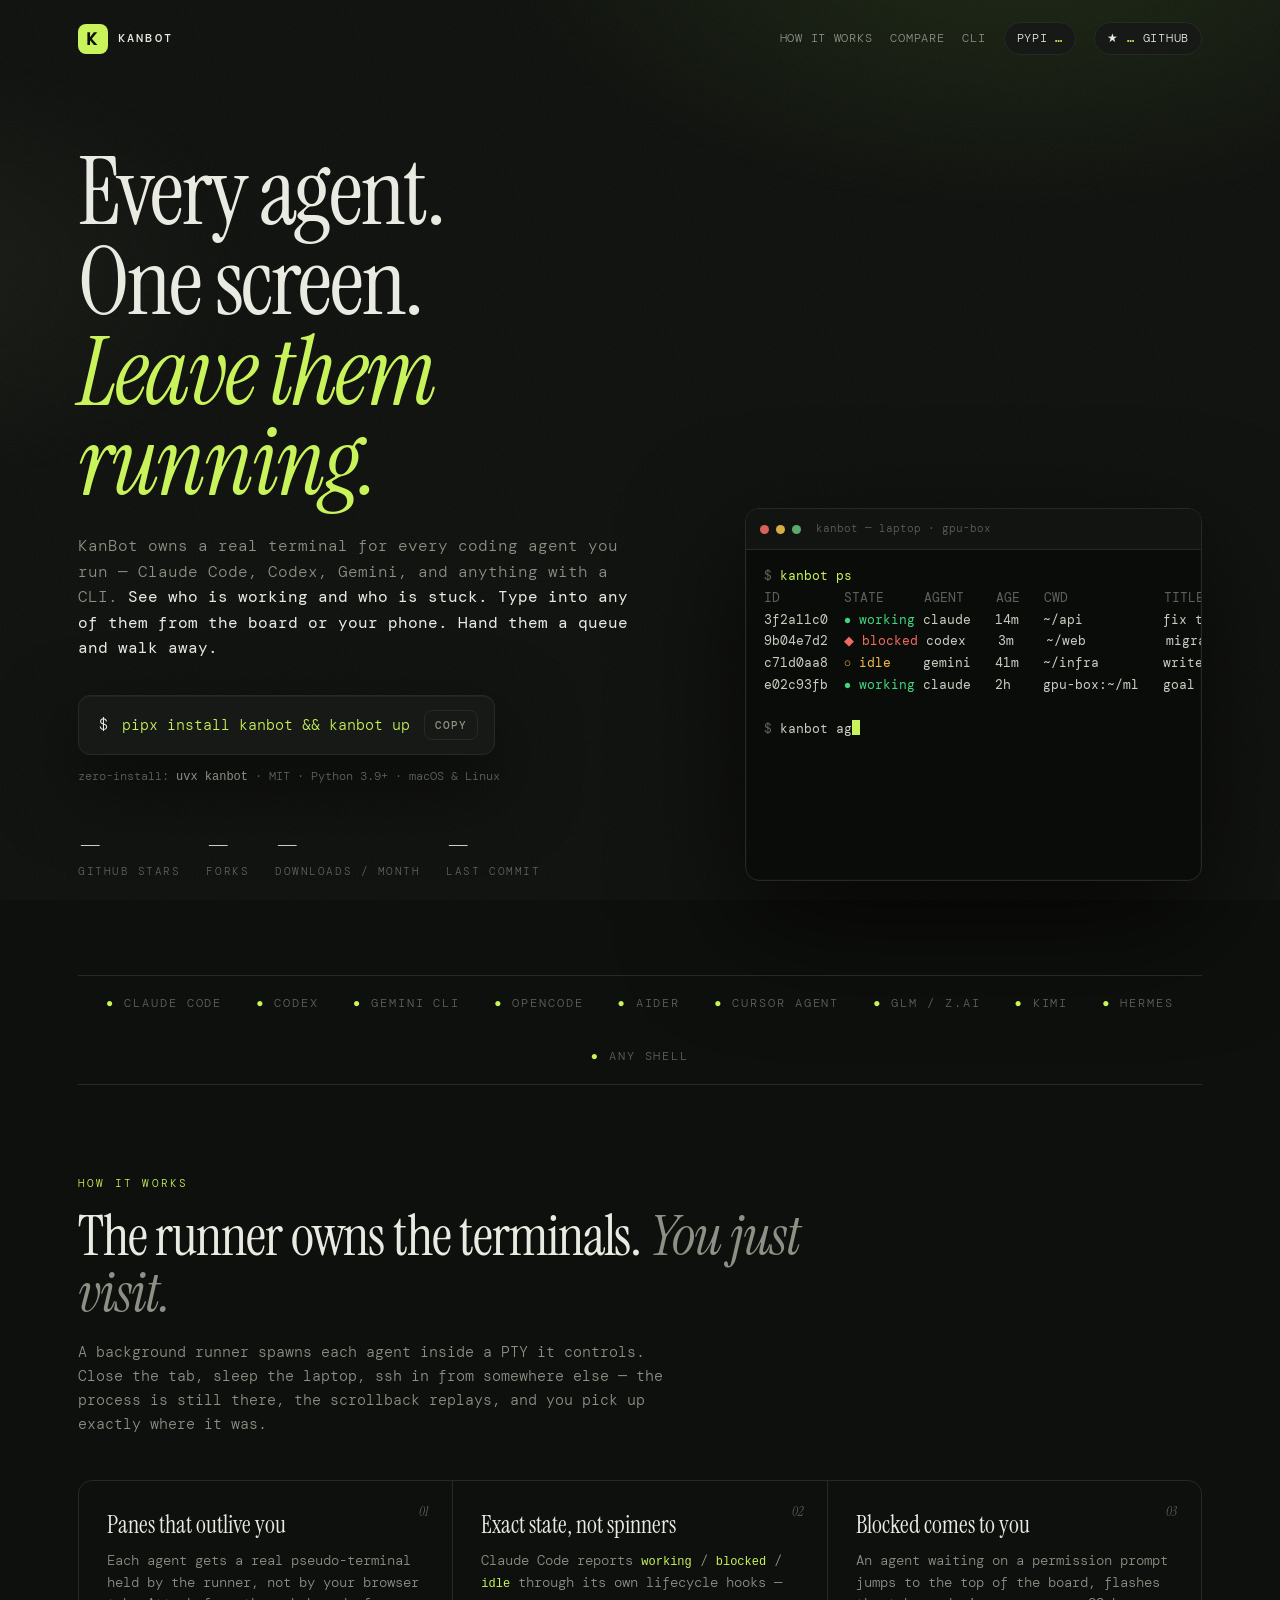
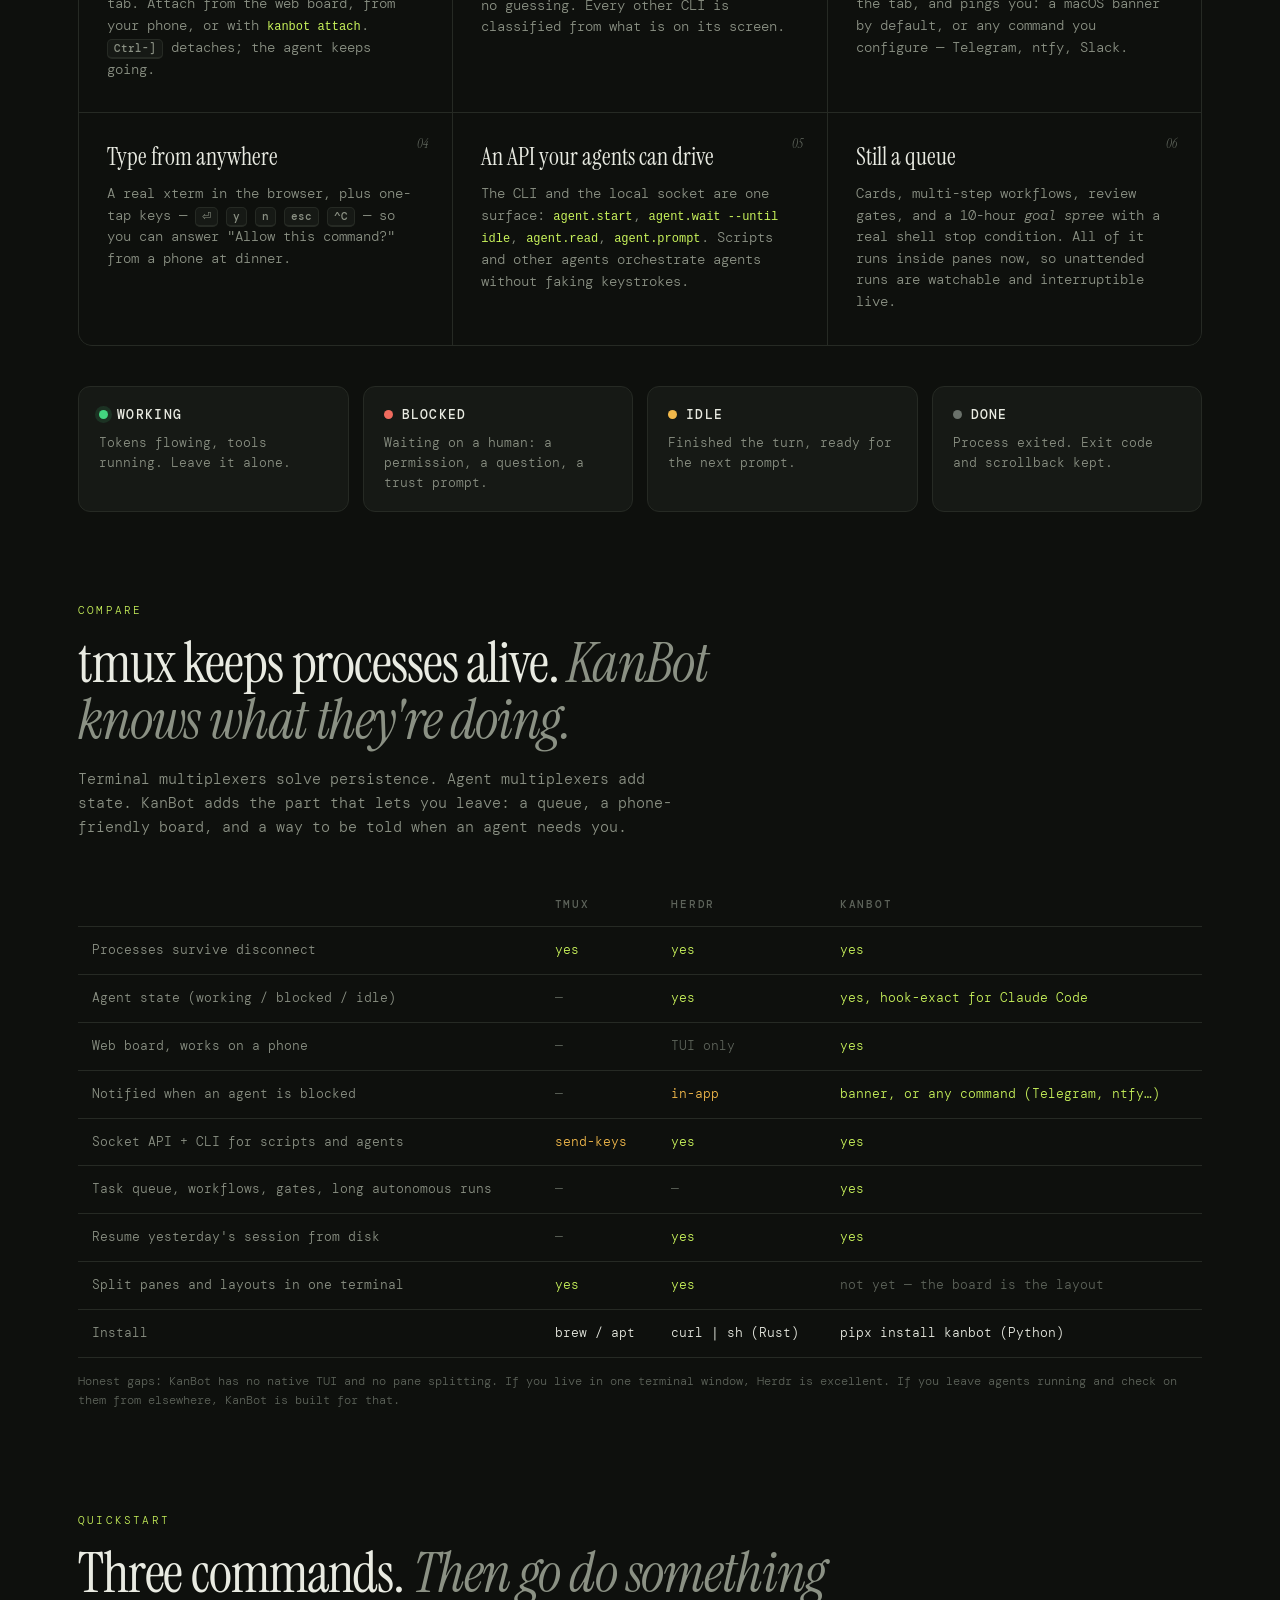
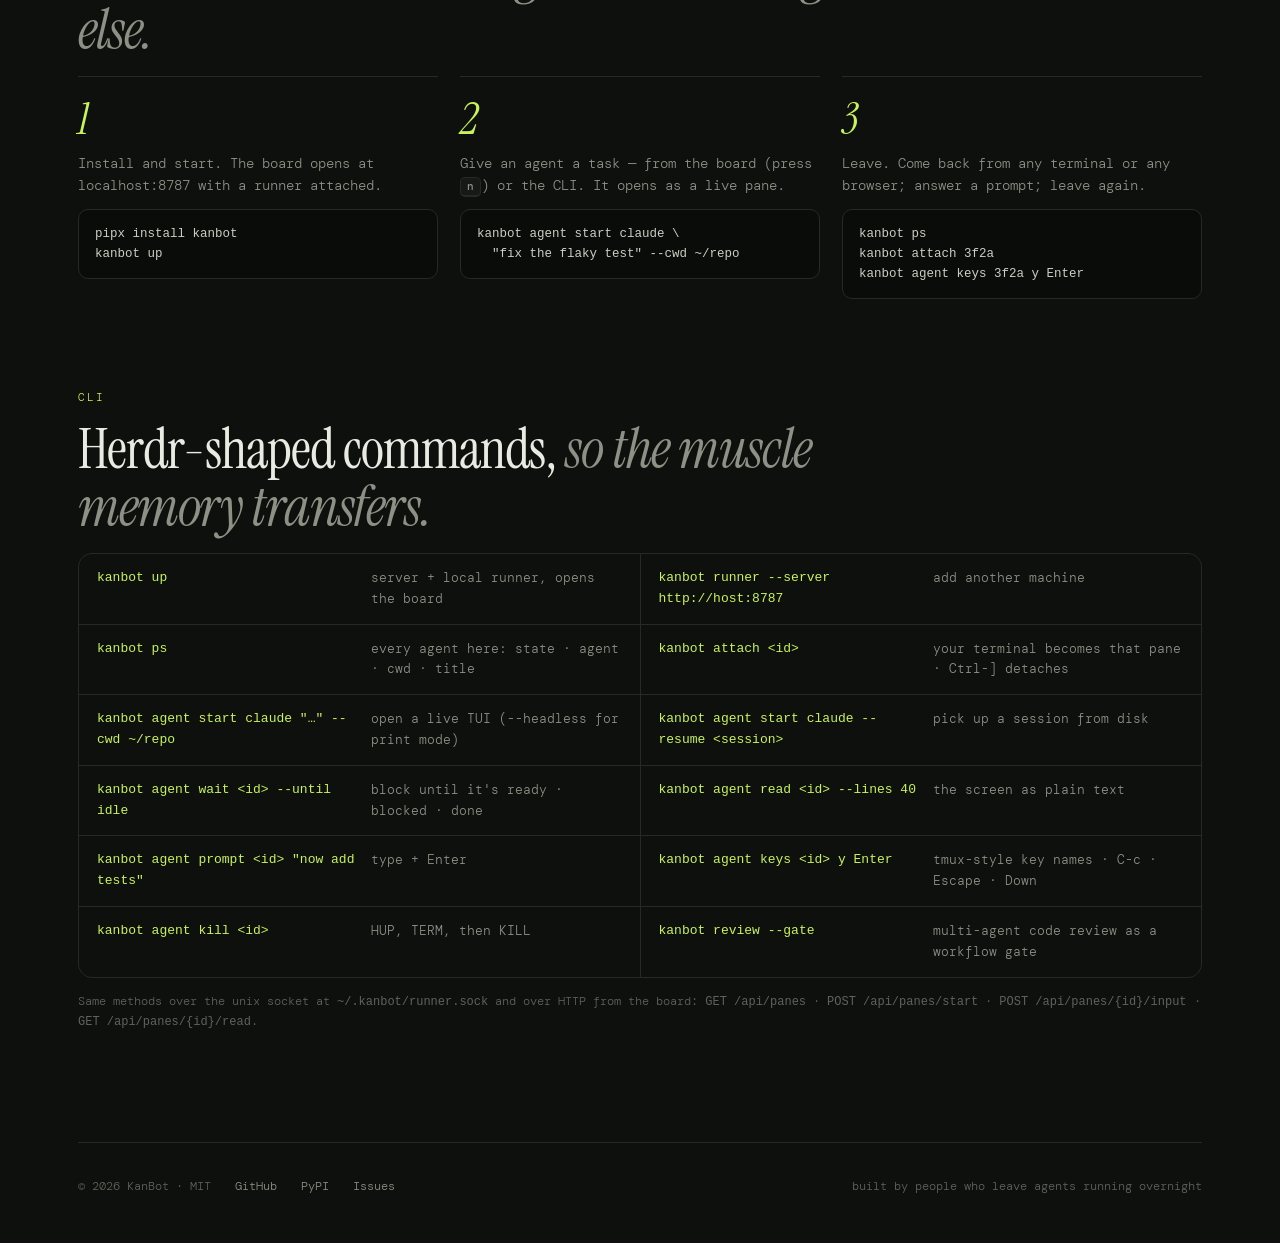
==== site/index.html @ 52c8b676 "Landing page: site/ with live GitHub + PyPI stats, deployed to kanbot-gamma.vercel.app Vercel now se" ====
<!doctype html>
<html lang="en">
<head>
<meta charset="utf-8">
<meta name="viewport" content="width=device-width,initial-scale=1">
<title>KanBot — every coding agent, one screen</title>
<meta name="description" content="KanBot owns a real terminal for every coding agent you run — Claude Code, Codex, Gemini and friends — with exact working/blocked/idle state, a web board you can type into from anywhere, and a task queue that drives them. Open source, pipx install kanbot.">
<meta property="og:title" content="KanBot — every coding agent, one screen">
<meta property="og:description" content="Live terminals for all your coding agents. Know who's blocked. Answer from your phone. Leave them running.">
<meta property="og:type" content="website">
<meta property="og:url" content="https://kanbot-gamma.vercel.app">
<link rel="icon" href="data:image/svg+xml,<svg xmlns='http://www.w3.org/2000/svg' viewBox='0 0 100 100'><rect width='100' height='100' rx='22' fill='%23171815'/><text x='50' y='72' font-size='60' font-family='monospace' font-weight='800' text-anchor='middle' fill='%23c9f35b'>K</text></svg>">
<link rel="preconnect" href="https://fonts.googleapis.com"><link rel="preconnect" href="https://fonts.gstatic.com" crossorigin>
<link href="https://fonts.googleapis.com/css2?family=Instrument+Serif:ital@0;1&family=DM+Mono:ital,wght@0,300;0,400;0,500;1,300&display=swap" rel="stylesheet">
<style>
:root{--ink:#0e100d;--ink2:#161915;--line:#262a24;--paper:#e9ebe2;--muted:#8b9184;--dim:#5d635a;--lime:#c9f35b;--green:#43d47f;--amber:#f2b94b;--red:#ef6b5e;--serif:'Instrument Serif',Georgia,serif;--mono:'DM Mono',Menlo,monospace}
*{box-sizing:border-box}html{scroll-behavior:smooth}
body{margin:0;background:var(--ink);color:var(--paper);font:300 15px/1.6 var(--mono);-webkit-font-smoothing:antialiased;overflow-x:hidden}
body:before{content:"";position:fixed;inset:0;pointer-events:none;z-index:0;background:radial-gradient(900px 500px at 80% -10%,#1e2a14 0,transparent 60%),radial-gradient(700px 400px at -10% 30%,#1a1d17 0,transparent 55%)}
body:after{content:"";position:fixed;inset:0;pointer-events:none;z-index:0;opacity:.055;background-image:url("data:image/svg+xml,%3Csvg xmlns='http://www.w3.org/2000/svg' width='160' height='160'%3E%3Cfilter id='n'%3E%3CfeTurbulence type='fractalNoise' baseFrequency='.9' numOctaves='2' stitchTiles='stitch'/%3E%3C/filter%3E%3Crect width='100%25' height='100%25' filter='url(%23n)'/%3E%3C/svg%3E")}
a{color:inherit}
.wrap{position:relative;z-index:1;max-width:1180px;margin:0 auto;padding:0 28px}
kbd{font:500 .85em var(--mono);border:1px solid var(--line);border-bottom-width:2px;border-radius:5px;padding:1px 6px;background:var(--ink2)}
/* nav */
nav{display:flex;align-items:center;gap:22px;padding:22px 0;font-size:12px;letter-spacing:.06em;text-transform:uppercase}
.brand{display:flex;align-items:center;gap:10px;text-decoration:none;font-weight:500;letter-spacing:.18em}
.logo{display:grid;place-items:center;width:30px;height:30px;border-radius:8px;background:var(--lime);color:var(--ink);font:700 18px var(--mono)}
nav .links{margin-left:auto;display:flex;gap:18px;align-items:center}
nav .links a{color:var(--muted);text-decoration:none}nav .links a:hover{color:var(--paper)}
.pill{display:inline-flex;align-items:center;gap:8px;border:1px solid var(--line);border-radius:999px;padding:6px 12px;color:var(--paper)!important;background:var(--ink2)}
.pill b{color:var(--lime);font-weight:500}
/* hero */
.hero{padding:70px 0 40px;display:grid;grid-template-columns:1.15fr .85fr;gap:48px;align-items:end}.hero>div{min-width:0}
h1{font:400 clamp(52px,7.4vw,104px)/.95 var(--serif);letter-spacing:-.025em;margin:0 0 26px}
h1 em{font-style:italic;color:var(--lime)}
.lede{max-width:560px;color:var(--muted);font-size:16px;margin:0 0 34px}
.lede b{color:var(--paper);font-weight:400}
.install{display:inline-flex;max-width:100%;flex-wrap:wrap;align-items:center;gap:14px;border:1px solid var(--line);background:var(--ink2);border-radius:12px;padding:14px 16px 14px 20px;font-size:15px;box-shadow:0 30px 80px #0008,inset 0 1px 0 #ffffff0a}
.install .p{color:var(--lime)}
.install button{border:1px solid var(--line);background:transparent;color:var(--muted);border-radius:8px;padding:7px 10px;font:500 11px var(--mono);cursor:pointer;letter-spacing:.08em;text-transform:uppercase}
.install button:hover{color:var(--paper);border-color:#3a4036}
.alt{margin:12px 0 0;color:var(--dim);font-size:12px}.alt code{color:var(--muted)}
.stats{display:flex;gap:26px;margin-top:40px;flex-wrap:wrap}
.stat{display:flex;flex-direction:column;gap:2px;text-decoration:none}
.stat b{font:400 34px/1 var(--serif);letter-spacing:-.02em}
.stat span{font-size:11px;letter-spacing:.14em;text-transform:uppercase;color:var(--dim)}
/* fake console */
.console{border:1px solid var(--line);border-radius:14px;background:#0a0c09;box-shadow:0 40px 120px #000a,0 0 0 1px #ffffff05 inset;overflow:hidden;transform:rotate(-1.2deg) translateY(10px);animation:float 9s ease-in-out infinite}
@keyframes float{50%{transform:rotate(-1.2deg) translateY(-2px)}}
.console .bar{display:flex;align-items:center;gap:7px;padding:11px 14px;border-bottom:1px solid var(--line);background:#111410;font-size:11px;color:var(--dim)}
.console .bar i{width:9px;height:9px;border-radius:50%;background:#3a3f36}.console .bar i:nth-child(1){background:#da6258}.console .bar i:nth-child(2){background:#d8ad45}.console .bar i:nth-child(3){background:#5ca96d}
.console .bar span{margin-left:8px}
.console pre{margin:0;padding:16px 18px;font:400 12.5px/1.75 var(--mono);color:#c9cec2;white-space:pre;overflow:hidden;min-height:330px;max-width:100%}
.console .w{color:var(--green)}.console .b{color:var(--red)}.console .i{color:var(--amber)}.console .d{color:var(--dim)}.console .l{color:var(--lime)}.console .c{color:var(--muted)}
.cur{display:inline-block;width:8px;height:15px;background:var(--lime);vertical-align:-2px;animation:blink 1s steps(1) infinite}
@keyframes blink{50%{opacity:0}}
/* marquee of agents */
.agents{margin:54px 0 0;padding:18px 0;border-top:1px solid var(--line);border-bottom:1px solid var(--line);display:flex;gap:34px;flex-wrap:wrap;justify-content:center;color:var(--dim);font-size:12px;letter-spacing:.16em;text-transform:uppercase}
.agents span:before{content:"● ";color:var(--lime)}
/* sections */
section{padding:90px 0 0}
.eyebrow{font-size:11px;letter-spacing:.2em;text-transform:uppercase;color:var(--lime);margin:0 0 14px}
h2{font:400 clamp(34px,4.4vw,58px)/1.02 var(--serif);letter-spacing:-.02em;margin:0 0 18px;max-width:760px}
h2 em{font-style:italic;color:var(--muted)}
.sub{color:var(--muted);max-width:620px;margin:0 0 44px}
.grid{display:grid;grid-template-columns:repeat(3,1fr);gap:1px;background:var(--line);border:1px solid var(--line);border-radius:14px;overflow:hidden}
.cell{background:var(--ink);padding:30px 28px 32px;position:relative;transition:background .25s}
.cell:hover{background:var(--ink2)}
.cell .n{position:absolute;top:22px;right:24px;font:400 13px var(--serif);font-style:italic;color:var(--dim)}
.cell h3{font:400 24px/1.15 var(--serif);margin:0 0 12px}
.cell p{margin:0;color:var(--muted);font-size:13.5px}
.cell code{color:var(--lime);font-size:12px}
/* state strip */
.states{display:grid;grid-template-columns:repeat(4,1fr);gap:14px;margin-top:40px}
.state{border:1px solid var(--line);border-radius:12px;padding:18px 20px;background:var(--ink2)}
.state b{display:flex;align-items:center;gap:9px;font-weight:500;font-size:13px;letter-spacing:.1em;text-transform:uppercase}
.state b i{width:9px;height:9px;border-radius:50%}
.state p{margin:8px 0 0;color:var(--muted);font-size:12.5px}
.s-working i{background:var(--green);box-shadow:0 0 0 4px #43d47f22}.s-blocked i{background:var(--red);animation:blink 1.2s infinite}.s-idle i{background:var(--amber)}.s-done i{background:#6a716a}
/* compare */
table{width:100%;border-collapse:collapse;font-size:13px;margin-top:6px}
th,td{text-align:left;padding:13px 14px;border-bottom:1px solid var(--line);vertical-align:top}
th{font-weight:500;color:var(--dim);font-size:11px;letter-spacing:.16em;text-transform:uppercase}
td:first-child{color:var(--muted)}
td.y{color:var(--lime)}td.n{color:var(--dim)}td.p{color:var(--amber)}
.note{color:var(--dim);font-size:12px;margin-top:14px}
/* steps */
.steps{display:grid;grid-template-columns:repeat(3,1fr);gap:22px}
.step{border-top:1px solid var(--line);padding-top:20px}
.step .k{font:400 44px/1 var(--serif);font-style:italic;color:var(--lime);margin-bottom:12px}
.step pre{margin:12px 0 0;background:#0a0c09;border:1px solid var(--line);border-radius:10px;padding:14px 16px;font-size:12.5px;color:#c9cec2;overflow:auto}
.step p{color:var(--muted);font-size:13.5px;margin:0}
/* cli */
.cli{display:grid;grid-template-columns:1fr 1fr;gap:1px;background:var(--line);border:1px solid var(--line);border-radius:14px;overflow:hidden;font-size:13px}
.cli div{background:var(--ink);padding:14px 18px;display:grid;grid-template-columns:260px 1fr;gap:14px}
.cli code{color:var(--lime)}.cli span{color:var(--muted)}
/* footer */
footer{margin-top:110px;padding:34px 0 50px;border-top:1px solid var(--line);display:flex;gap:24px;align-items:center;color:var(--dim);font-size:12px;flex-wrap:wrap}
footer .sp{margin-left:auto}footer a{color:var(--muted);text-decoration:none}footer a:hover{color:var(--paper)}
/* reveal */
.r{opacity:0;transform:translateY(14px);animation:in .7s cubic-bezier(.2,.7,.2,1) forwards}
.r1{animation-delay:.05s}.r2{animation-delay:.18s}.r3{animation-delay:.3s}.r4{animation-delay:.42s}.r5{animation-delay:.55s}
@keyframes in{to{opacity:1;transform:none}}
@media(max-width:900px){.hero{grid-template-columns:1fr;gap:34px;padding-top:40px}h1{font-size:clamp(44px,13vw,64px)}.console pre{font-size:11px;min-height:280px}.stat b{font-size:28px}.console{transform:none;animation:in .7s .3s cubic-bezier(.2,.7,.2,1) forwards}.grid,.states,.steps{grid-template-columns:1fr}.cli{grid-template-columns:1fr}.cli div{grid-template-columns:1fr;gap:4px}.stats{gap:18px}nav .links a:not(.pill){display:none}}
</style>
</head>
<body>
<div class="wrap">
  <nav class="r r1">
    <a class="brand" href="#"><span class="logo">K</span>KANBOT</a>
    <div class="links">
      <a href="#how">How it works</a><a href="#compare">Compare</a><a href="#cli">CLI</a>
      <a class="pill" href="https://pypi.org/project/kanbot/" target="_blank" rel="noopener">pypi <b id="ver">…</b></a>
      <a class="pill" href="https://github.com/publu/kanbot" target="_blank" rel="noopener">★ <b id="stars">…</b> github</a>
    </div>
  </nav>

  <header class="hero">
    <div>
      <h1 class="r r2">Every agent.<br>One screen.<br><em>Leave them running.</em></h1>
      <p class="lede r r3">KanBot owns a real terminal for every coding agent you run — Claude Code, Codex, Gemini, and anything with a CLI. <b>See who is working and who is stuck. Type into any of them from the board or your phone. Hand them a queue and walk away.</b></p>
      <div class="r r4">
        <div class="install"><span class="d">$</span><span class="p" id="cmd">pipx install kanbot && kanbot up</span><button id="copy">copy</button></div>
        <p class="alt">zero-install: <code>uvx kanbot</code> · MIT · Python 3.9+ · macOS &amp; Linux</p>
      </div>
      <div class="stats r r5">
        <a class="stat" href="https://github.com/publu/kanbot/stargazers" target="_blank" rel="noopener"><b id="stars2">—</b><span>GitHub stars</span></a>
        <a class="stat" href="https://github.com/publu/kanbot/network/members" target="_blank" rel="noopener"><b id="forks">—</b><span>Forks</span></a>
        <a class="stat" href="https://pypi.org/project/kanbot/" target="_blank" rel="noopener"><b id="dl">—</b><span>Downloads / month</span></a>
        <a class="stat" href="https://github.com/publu/kanbot/commits/main" target="_blank" rel="noopener"><b id="pushed">—</b><span>Last commit</span></a>
      </div>
    </div>
    <div class="console r r3">
      <div class="bar"><i></i><i></i><i></i><span>kanbot — laptop · gpu-box</span></div>
      <pre id="demo"></pre>
    </div>
  </header>

  <div class="agents r r5"><span>Claude Code</span><span>Codex</span><span>Gemini CLI</span><span>OpenCode</span><span>Aider</span><span>Cursor Agent</span><span>GLM / Z.ai</span><span>Kimi</span><span>Hermes</span><span>any shell</span></div>

  <section id="how">
    <p class="eyebrow">How it works</p>
    <h2>The runner owns the terminals. <em>You just visit.</em></h2>
    <p class="sub">A background runner spawns each agent inside a PTY it controls. Close the tab, sleep the laptop, ssh in from somewhere else — the process is still there, the scrollback replays, and you pick up exactly where it was.</p>
    <div class="grid">
      <div class="cell"><span class="n">01</span><h3>Panes that outlive you</h3><p>Each agent gets a real pseudo-terminal held by the runner, not by your browser tab. Attach from the web board, from your phone, or with <code>kanbot attach</code>. <kbd>Ctrl-]</kbd> detaches; the agent keeps going.</p></div>
      <div class="cell"><span class="n">02</span><h3>Exact state, not spinners</h3><p>Claude Code reports <code>working</code> / <code>blocked</code> / <code>idle</code> through its own lifecycle hooks — no guessing. Every other CLI is classified from what is on its screen.</p></div>
      <div class="cell"><span class="n">03</span><h3>Blocked comes to you</h3><p>An agent waiting on a permission prompt jumps to the top of the board, flashes the tab, and pings you: a macOS banner by default, or any command you configure — Telegram, ntfy, Slack.</p></div>
      <div class="cell"><span class="n">04</span><h3>Type from anywhere</h3><p>A real xterm in the browser, plus one-tap keys — <kbd>⏎</kbd> <kbd>y</kbd> <kbd>n</kbd> <kbd>esc</kbd> <kbd>^C</kbd> — so you can answer "Allow this command?" from a phone at dinner.</p></div>
      <div class="cell"><span class="n">05</span><h3>An API your agents can drive</h3><p>The CLI and the local socket are one surface: <code>agent.start</code>, <code>agent.wait --until idle</code>, <code>agent.read</code>, <code>agent.prompt</code>. Scripts and other agents orchestrate agents without faking keystrokes.</p></div>
      <div class="cell"><span class="n">06</span><h3>Still a queue</h3><p>Cards, multi-step workflows, review gates, and a 10-hour <em>goal spree</em> with a real shell stop condition. All of it runs inside panes now, so unattended runs are watchable and interruptible live.</p></div>
    </div>
    <div class="states">
      <div class="state s-working"><b><i></i>working</b><p>Tokens flowing, tools running. Leave it alone.</p></div>
      <div class="state s-blocked"><b><i></i>blocked</b><p>Waiting on a human: a permission, a question, a trust prompt.</p></div>
      <div class="state s-idle"><b><i></i>idle</b><p>Finished the turn, ready for the next prompt.</p></div>
      <div class="state s-done"><b><i></i>done</b><p>Process exited. Exit code and scrollback kept.</p></div>
    </div>
  </section>

  <section id="compare">
    <p class="eyebrow">Compare</p>
    <h2>tmux keeps processes alive. <em>KanBot knows what they're doing.</em></h2>
    <p class="sub">Terminal multiplexers solve persistence. Agent multiplexers add state. KanBot adds the part that lets you leave: a queue, a phone-friendly board, and a way to be told when an agent needs you.</p>
    <table>
      <thead><tr><th></th><th>tmux</th><th>Herdr</th><th>KanBot</th></tr></thead>
      <tbody>
        <tr><td>Processes survive disconnect</td><td class="y">yes</td><td class="y">yes</td><td class="y">yes</td></tr>
        <tr><td>Agent state (working / blocked / idle)</td><td class="n">—</td><td class="y">yes</td><td class="y">yes, hook-exact for Claude Code</td></tr>
        <tr><td>Web board, works on a phone</td><td class="n">—</td><td class="n">TUI only</td><td class="y">yes</td></tr>
        <tr><td>Notified when an agent is blocked</td><td class="n">—</td><td class="p">in-app</td><td class="y">banner, or any command (Telegram, ntfy…)</td></tr>
        <tr><td>Socket API + CLI for scripts and agents</td><td class="p">send-keys</td><td class="y">yes</td><td class="y">yes</td></tr>
        <tr><td>Task queue, workflows, gates, long autonomous runs</td><td class="n">—</td><td class="n">—</td><td class="y">yes</td></tr>
        <tr><td>Resume yesterday's session from disk</td><td class="n">—</td><td class="y">yes</td><td class="y">yes</td></tr>
        <tr><td>Split panes and layouts in one terminal</td><td class="y">yes</td><td class="y">yes</td><td class="n">not yet — the board is the layout</td></tr>
        <tr><td>Install</td><td class="c">brew / apt</td><td class="c">curl | sh (Rust)</td><td class="c">pipx install kanbot (Python)</td></tr>
      </tbody>
    </table>
    <p class="note">Honest gaps: KanBot has no native TUI and no pane splitting. If you live in one terminal window, Herdr is excellent. If you leave agents running and check on them from elsewhere, KanBot is built for that.</p>
  </section>

  <section id="start">
    <p class="eyebrow">Quickstart</p>
    <h2>Three commands. <em>Then go do something else.</em></h2>
    <div class="steps">
      <div class="step"><div class="k">1</div><p>Install and start. The board opens at localhost:8787 with a runner attached.</p><pre>pipx install kanbot
kanbot up</pre></div>
      <div class="step"><div class="k">2</div><p>Give an agent a task — from the board (press <kbd>n</kbd>) or the CLI. It opens as a live pane.</p><pre>kanbot agent start claude \
  "fix the flaky test" --cwd ~/repo</pre></div>
      <div class="step"><div class="k">3</div><p>Leave. Come back from any terminal or any browser; answer a prompt; leave again.</p><pre>kanbot ps
kanbot attach 3f2a
kanbot agent keys 3f2a y Enter</pre></div>
    </div>
  </section>

  <section id="cli">
    <p class="eyebrow">CLI</p>
    <h2>Herdr-shaped commands, <em>so the muscle memory transfers.</em></h2>
    <div class="cli">
      <div><code>kanbot up</code><span>server + local runner, opens the board</span></div>
      <div><code>kanbot runner --server http://host:8787</code><span>add another machine</span></div>
      <div><code>kanbot ps</code><span>every agent here: state · agent · cwd · title</span></div>
      <div><code>kanbot attach &lt;id&gt;</code><span>your terminal becomes that pane · Ctrl-] detaches</span></div>
      <div><code>kanbot agent start claude "…" --cwd ~/repo</code><span>open a live TUI (--headless for print mode)</span></div>
      <div><code>kanbot agent start claude --resume &lt;session&gt;</code><span>pick up a session from disk</span></div>
      <div><code>kanbot agent wait &lt;id&gt; --until idle</code><span>block until it's ready · blocked · done</span></div>
      <div><code>kanbot agent read &lt;id&gt; --lines 40</code><span>the screen as plain text</span></div>
      <div><code>kanbot agent prompt &lt;id&gt; "now add tests"</code><span>type + Enter</span></div>
      <div><code>kanbot agent keys &lt;id&gt; y Enter</code><span>tmux-style key names · C-c · Escape · Down</span></div>
      <div><code>kanbot agent kill &lt;id&gt;</code><span>HUP, TERM, then KILL</span></div>
      <div><code>kanbot review --gate</code><span>multi-agent code review as a workflow gate</span></div>
    </div>
    <p class="note">Same methods over the unix socket at <code>~/.kanbot/runner.sock</code> and over HTTP from the board: <code>GET /api/panes</code> · <code>POST /api/panes/start</code> · <code>POST /api/panes/{id}/input</code> · <code>GET /api/panes/{id}/read</code>.</p>
  </section>

  <footer>
    <span>© <span id="yr"></span> KanBot · MIT</span>
    <a href="https://github.com/publu/kanbot" target="_blank" rel="noopener">GitHub</a>
    <a href="https://pypi.org/project/kanbot/" target="_blank" rel="noopener">PyPI</a>
    <a href="https://github.com/publu/kanbot/issues" target="_blank" rel="noopener">Issues</a>
    <span class="sp">built by people who leave agents running overnight</span>
  </footer>
</div>

<script>
document.getElementById('yr').textContent = new Date().getFullYear();
document.getElementById('copy').onclick = async e => { try { await navigator.clipboard.writeText(document.getElementById('cmd').textContent); e.target.textContent = 'copied'; setTimeout(() => e.target.textContent = 'copy', 1400) } catch {} };

// live numbers — GitHub + PyPI JSON APIs both allow browser reads
const fmt = n => n >= 1000 ? (n / 1000).toFixed(n >= 10000 ? 0 : 1) + 'k' : String(n);
const ago = iso => { const d = (Date.now() - new Date(iso)) / 864e5; return d < 1 ? 'today' : d < 2 ? 'yesterday' : d < 30 ? Math.floor(d) + 'd ago' : Math.floor(d / 30) + 'mo ago' };
fetch('https://api.github.com/repos/publu/kanbot').then(r => r.json()).then(d => {
  if (d.stargazers_count == null) return;
  document.getElementById('stars').textContent = fmt(d.stargazers_count);
  document.getElementById('stars2').textContent = fmt(d.stargazers_count);
  document.getElementById('forks').textContent = fmt(d.forks_count);
  document.getElementById('pushed').textContent = ago(d.pushed_at);
}).catch(() => {});
fetch('https://pypi.org/pypi/kanbot/json').then(r => r.json()).then(d => { document.getElementById('ver').textContent = 'v' + d.info.version }).catch(() => {});
fetch('https://pypistats.org/api/packages/kanbot/recent').then(r => r.json()).then(d => { document.getElementById('dl').textContent = fmt(d.data.last_month) }).catch(() => { document.getElementById('dl').textContent = '—' });

// the hero console: a scripted session, typed live
const FRAMES = [
  ['$ <span class="l">kanbot ps</span>', 0],
  ['<span class="d">ID        STATE     AGENT    AGE   CWD            TITLE</span>', 250],
  ['3f2a11c0  <span class="w">● working</span> claude   14m   ~/api          fix the flaky auth test', 60],
  ['9b04e7d2  <span class="b">◆ blocked</span> codex    3m    ~/web          migrate to app router', 60],
  ['c71d0aa8  <span class="i">○ idle</span>    gemini   41m   ~/infra        write the runbook', 60],
  ['e02c93fb  <span class="w">● working</span> claude   2h    gpu-box:~/ml   goal spree · 7/12 boxes', 60],
  ['', 700],
  ['$ <span class="l">kanbot agent read 9b04</span> <span class="c">--lines 3</span>', 0],
  ['<span class="c">  Run `npm run migrate`?</span>', 350],
  ['<span class="c">  ❯ 1. Yes</span>', 60],
  ['<span class="c">    2. No, tell Codex what to do differently</span>', 60],
  ['', 800],
  ['$ <span class="l">kanbot agent keys 9b04</span> y Enter', 0],
  ['', 500],
  ['$ <span class="l">kanbot agent wait 9b04</span> <span class="c">--until idle</span>', 0],
  ['<span class="i">idle</span> <span class="d">(hooks · 2m14s)</span>', 1800],
  ['', 600],
  ['$ <span class="l">kanbot attach 3f2a</span>', 0],
  ['<span class="d">[kanbot] attached to 3f2a11c0 (claude, working). Ctrl-] detaches.</span>', 400],
];
const pre = document.getElementById('demo');
async function type(html, delay){
  await new Promise(r => setTimeout(r, delay));
  const line = document.createElement('div');
  if (html.startsWith('$')) { line.innerHTML = '<span class="d">$</span>'; pre.append(line);
    const rest = html.slice(1); const tmp = document.createElement('span'); tmp.innerHTML = rest; const txt = tmp.textContent;
    for (let i = 1; i <= txt.length; i++) { line.innerHTML = '<span class="d">$</span>' + txt.slice(0, i).replace(/</g,'&lt;') + '<span class="cur"></span>'; await new Promise(r => setTimeout(r, 22 + Math.random() * 40)) }
    line.innerHTML = '<span class="d">$</span>' + rest;
  } else { line.innerHTML = html || '&nbsp;'; pre.append(line) }
  while (pre.children.length > 17) pre.firstChild.remove();
}
(async function run(){ pre.innerHTML = ''; for (const [h, d] of FRAMES) await type(h, d); const c = document.createElement('div'); c.innerHTML = '<span class="d">$</span> <span class="cur"></span>'; pre.append(c); setTimeout(run, 9000) })();
</script>
</body>
</html>
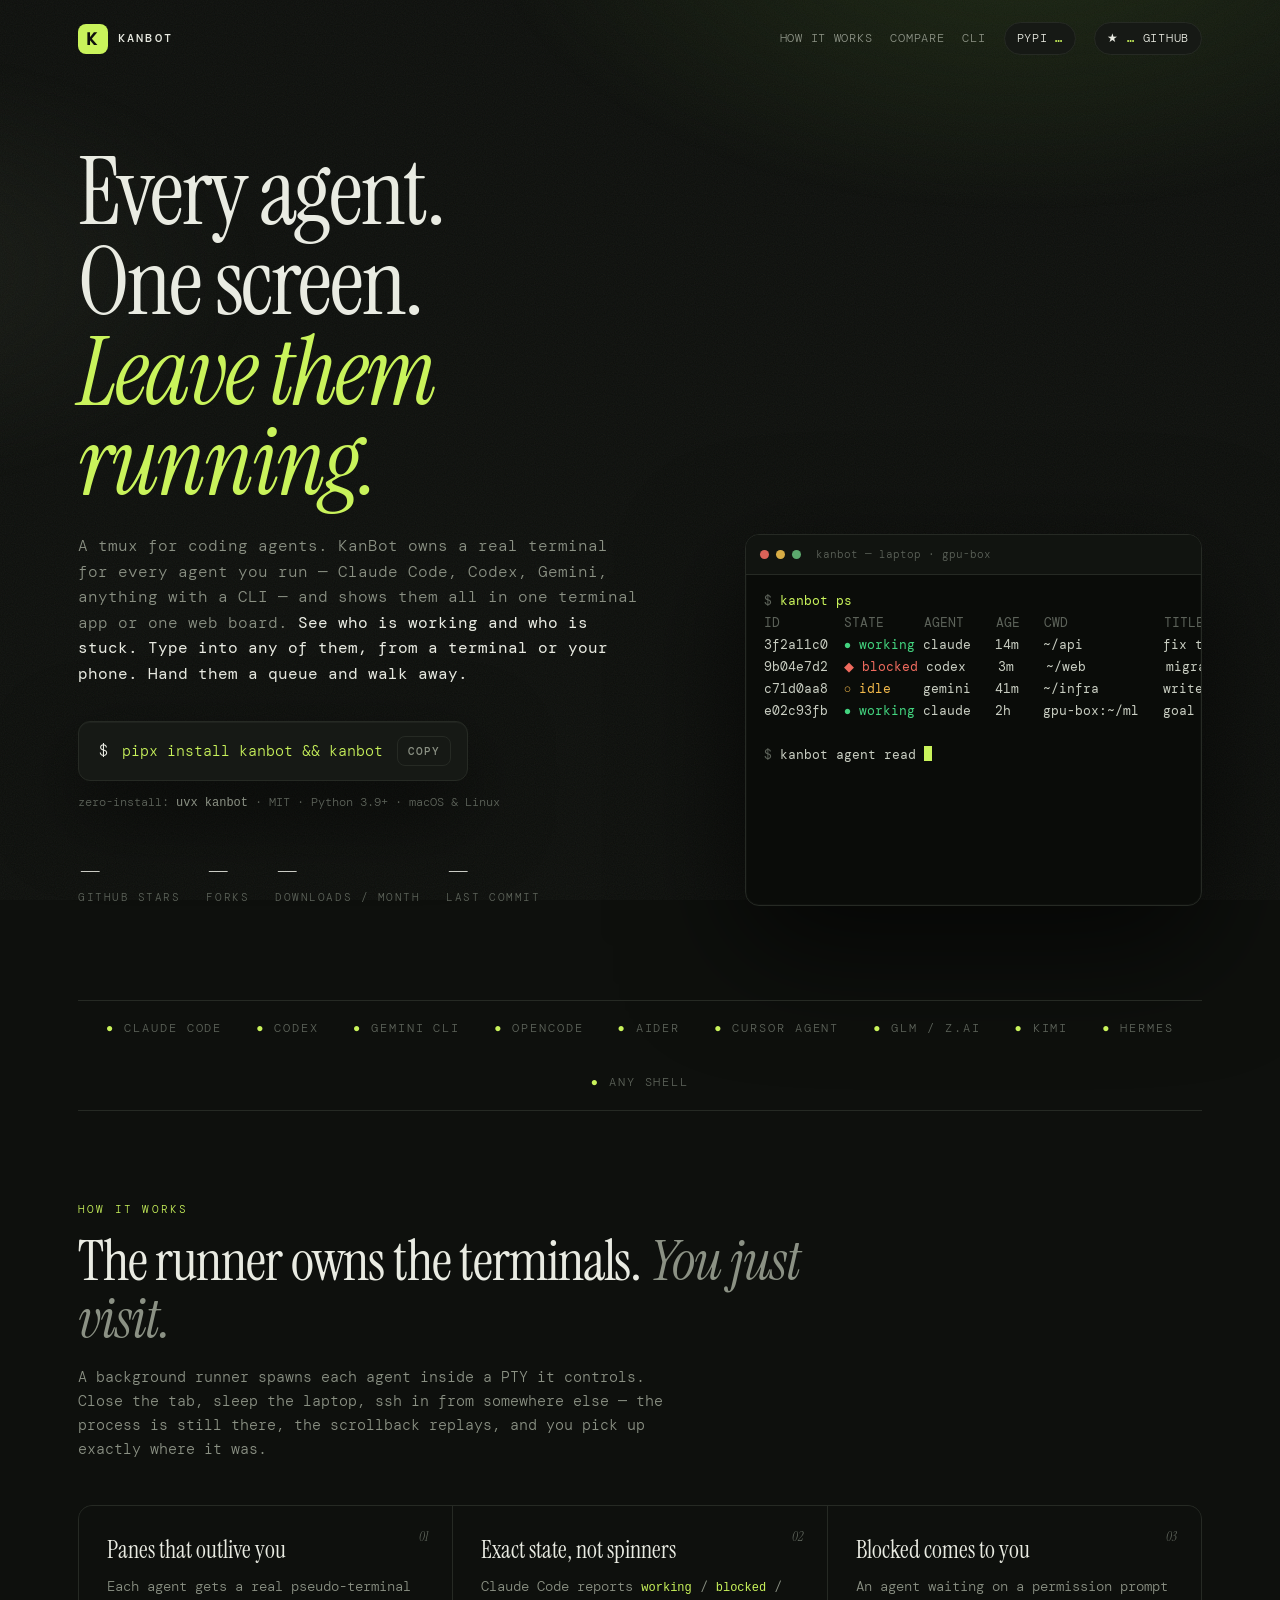
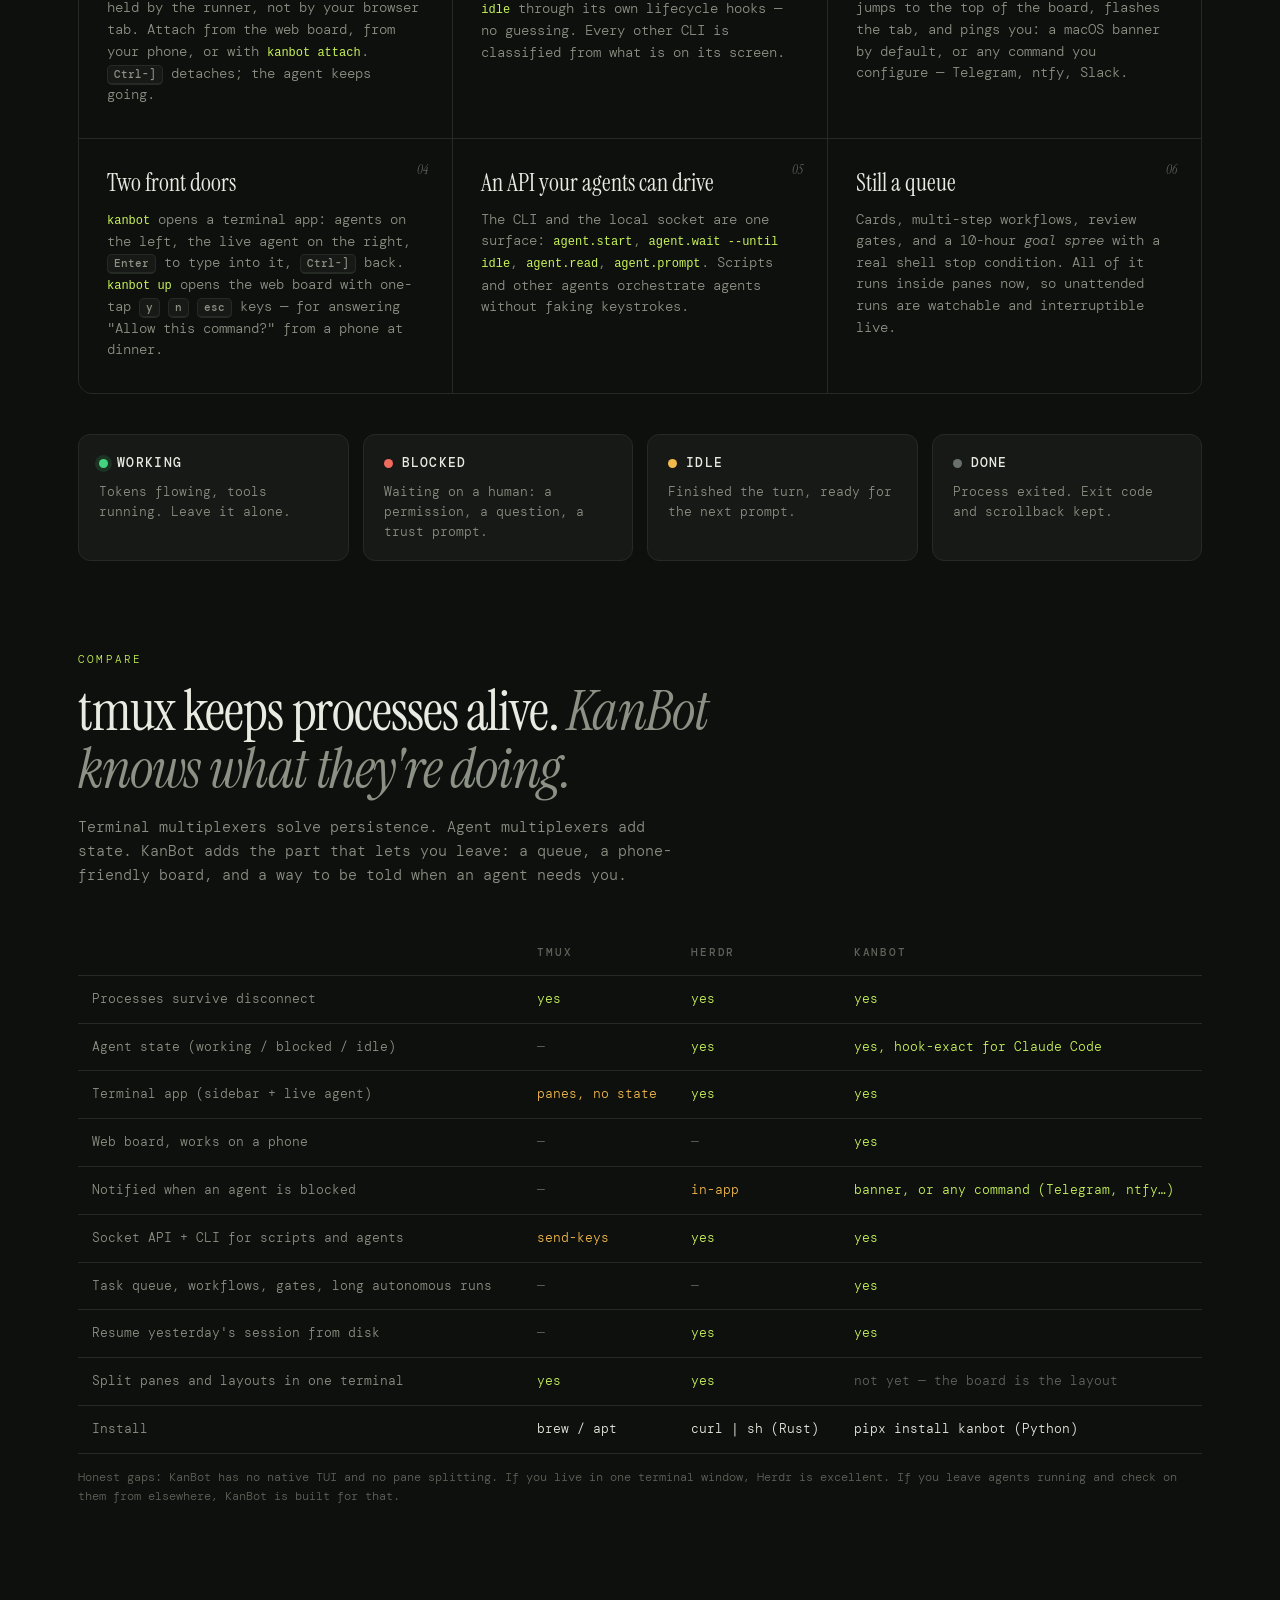
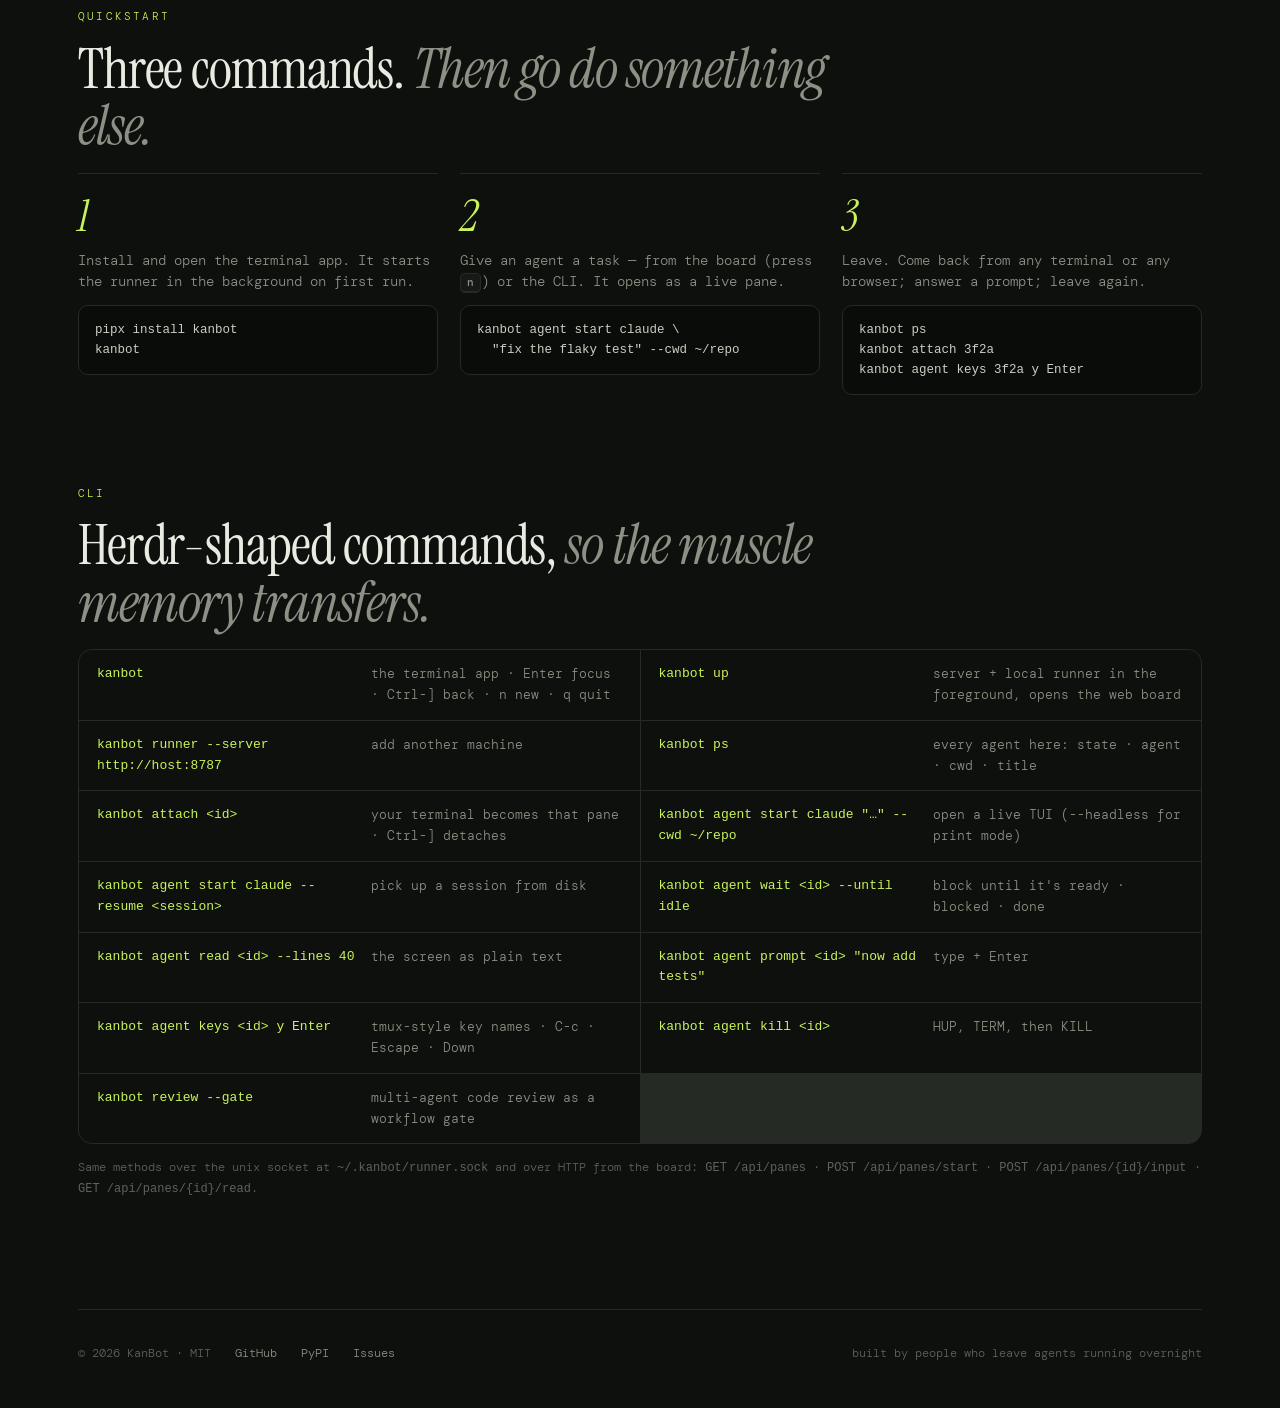
==== commit 9b95a7fc: "The terminal app: `kanbot` is now a tmux for agents kanbot/tui.py — curses + pyte, no framework. Sid" ====
--- a/site/index.html
+++ b/site/index.html
@@ -4,7 +4,7 @@
 <meta charset="utf-8">
 <meta name="viewport" content="width=device-width,initial-scale=1">
 <title>KanBot — every coding agent, one screen</title>
-<meta name="description" content="KanBot owns a real terminal for every coding agent you run — Claude Code, Codex, Gemini and friends — with exact working/blocked/idle state, a web board you can type into from anywhere, and a task queue that drives them. Open source, pipx install kanbot.">
+<meta name="description" content="A tmux for coding agents. KanBot owns a real terminal for every coding agent you run — Claude Code, Codex, Gemini and friends — with exact working/blocked/idle state, a web board you can type into from anywhere, and a task queue that drives them. Open source, pipx install kanbot.">
 <meta property="og:title" content="KanBot — every coding agent, one screen">
 <meta property="og:description" content="Live terminals for all your coding agents. Know who's blocked. Answer from your phone. Leave them running.">
 <meta property="og:type" content="website">
@@ -118,9 +118,9 @@
   <header class="hero">
     <div>
       <h1 class="r r2">Every agent.<br>One screen.<br><em>Leave them running.</em></h1>
-      <p class="lede r r3">KanBot owns a real terminal for every coding agent you run — Claude Code, Codex, Gemini, and anything with a CLI. <b>See who is working and who is stuck. Type into any of them from the board or your phone. Hand them a queue and walk away.</b></p>
+      <p class="lede r r3">A tmux for coding agents. KanBot owns a real terminal for every agent you run — Claude Code, Codex, Gemini, anything with a CLI — and shows them all in one terminal app or one web board. <b>See who is working and who is stuck. Type into any of them, from a terminal or your phone. Hand them a queue and walk away.</b></p>
       <div class="r r4">
-        <div class="install"><span class="d">$</span><span class="p" id="cmd">pipx install kanbot && kanbot up</span><button id="copy">copy</button></div>
+        <div class="install"><span class="d">$</span><span class="p" id="cmd">pipx install kanbot && kanbot</span><button id="copy">copy</button></div>
         <p class="alt">zero-install: <code>uvx kanbot</code> · MIT · Python 3.9+ · macOS &amp; Linux</p>
       </div>
       <div class="stats r r5">
@@ -146,7 +146,7 @@
       <div class="cell"><span class="n">01</span><h3>Panes that outlive you</h3><p>Each agent gets a real pseudo-terminal held by the runner, not by your browser tab. Attach from the web board, from your phone, or with <code>kanbot attach</code>. <kbd>Ctrl-]</kbd> detaches; the agent keeps going.</p></div>
       <div class="cell"><span class="n">02</span><h3>Exact state, not spinners</h3><p>Claude Code reports <code>working</code> / <code>blocked</code> / <code>idle</code> through its own lifecycle hooks — no guessing. Every other CLI is classified from what is on its screen.</p></div>
       <div class="cell"><span class="n">03</span><h3>Blocked comes to you</h3><p>An agent waiting on a permission prompt jumps to the top of the board, flashes the tab, and pings you: a macOS banner by default, or any command you configure — Telegram, ntfy, Slack.</p></div>
-      <div class="cell"><span class="n">04</span><h3>Type from anywhere</h3><p>A real xterm in the browser, plus one-tap keys — <kbd>⏎</kbd> <kbd>y</kbd> <kbd>n</kbd> <kbd>esc</kbd> <kbd>^C</kbd> — so you can answer "Allow this command?" from a phone at dinner.</p></div>
+      <div class="cell"><span class="n">04</span><h3>Two front doors</h3><p><code>kanbot</code> opens a terminal app: agents on the left, the live agent on the right, <kbd>Enter</kbd> to type into it, <kbd>Ctrl-]</kbd> back. <code>kanbot up</code> opens the web board with one-tap <kbd>y</kbd> <kbd>n</kbd> <kbd>esc</kbd> keys — for answering "Allow this command?" from a phone at dinner.</p></div>
       <div class="cell"><span class="n">05</span><h3>An API your agents can drive</h3><p>The CLI and the local socket are one surface: <code>agent.start</code>, <code>agent.wait --until idle</code>, <code>agent.read</code>, <code>agent.prompt</code>. Scripts and other agents orchestrate agents without faking keystrokes.</p></div>
       <div class="cell"><span class="n">06</span><h3>Still a queue</h3><p>Cards, multi-step workflows, review gates, and a 10-hour <em>goal spree</em> with a real shell stop condition. All of it runs inside panes now, so unattended runs are watchable and interruptible live.</p></div>
     </div>
@@ -167,7 +167,8 @@
       <tbody>
         <tr><td>Processes survive disconnect</td><td class="y">yes</td><td class="y">yes</td><td class="y">yes</td></tr>
         <tr><td>Agent state (working / blocked / idle)</td><td class="n">—</td><td class="y">yes</td><td class="y">yes, hook-exact for Claude Code</td></tr>
-        <tr><td>Web board, works on a phone</td><td class="n">—</td><td class="n">TUI only</td><td class="y">yes</td></tr>
+        <tr><td>Terminal app (sidebar + live agent)</td><td class="p">panes, no state</td><td class="y">yes</td><td class="y">yes</td></tr>
+        <tr><td>Web board, works on a phone</td><td class="n">—</td><td class="n">—</td><td class="y">yes</td></tr>
         <tr><td>Notified when an agent is blocked</td><td class="n">—</td><td class="p">in-app</td><td class="y">banner, or any command (Telegram, ntfy…)</td></tr>
         <tr><td>Socket API + CLI for scripts and agents</td><td class="p">send-keys</td><td class="y">yes</td><td class="y">yes</td></tr>
         <tr><td>Task queue, workflows, gates, long autonomous runs</td><td class="n">—</td><td class="n">—</td><td class="y">yes</td></tr>
@@ -183,8 +184,8 @@
     <p class="eyebrow">Quickstart</p>
     <h2>Three commands. <em>Then go do something else.</em></h2>
     <div class="steps">
-      <div class="step"><div class="k">1</div><p>Install and start. The board opens at localhost:8787 with a runner attached.</p><pre>pipx install kanbot
-kanbot up</pre></div>
+      <div class="step"><div class="k">1</div><p>Install and open the terminal app. It starts the runner in the background on first run.</p><pre>pipx install kanbot
+kanbot</pre></div>
       <div class="step"><div class="k">2</div><p>Give an agent a task — from the board (press <kbd>n</kbd>) or the CLI. It opens as a live pane.</p><pre>kanbot agent start claude \
   "fix the flaky test" --cwd ~/repo</pre></div>
       <div class="step"><div class="k">3</div><p>Leave. Come back from any terminal or any browser; answer a prompt; leave again.</p><pre>kanbot ps
@@ -197,7 +198,8 @@
     <p class="eyebrow">CLI</p>
     <h2>Herdr-shaped commands, <em>so the muscle memory transfers.</em></h2>
     <div class="cli">
-      <div><code>kanbot up</code><span>server + local runner, opens the board</span></div>
+      <div><code>kanbot</code><span>the terminal app · Enter focus · Ctrl-] back · n new · q quit</span></div>
+      <div><code>kanbot up</code><span>server + local runner in the foreground, opens the web board</span></div>
       <div><code>kanbot runner --server http://host:8787</code><span>add another machine</span></div>
       <div><code>kanbot ps</code><span>every agent here: state · agent · cwd · title</span></div>
       <div><code>kanbot attach &lt;id&gt;</code><span>your terminal becomes that pane · Ctrl-] detaches</span></div>
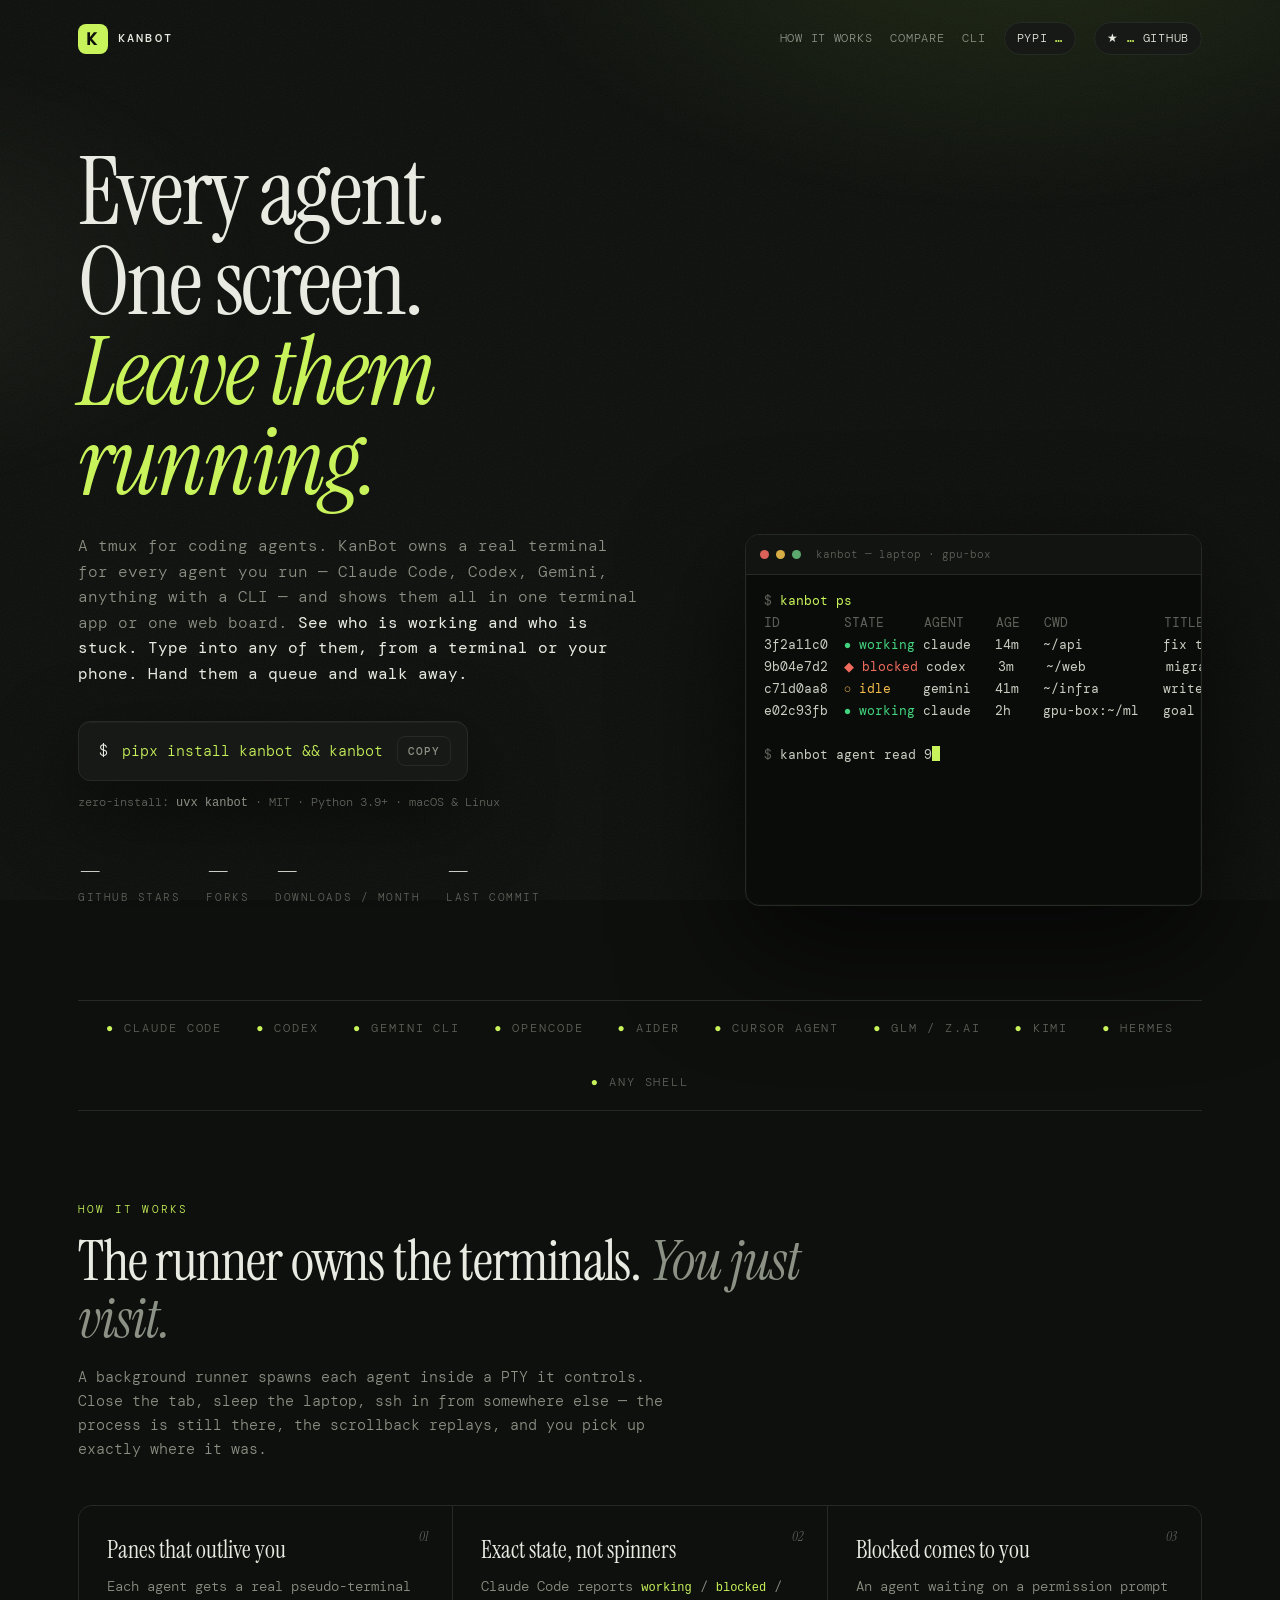
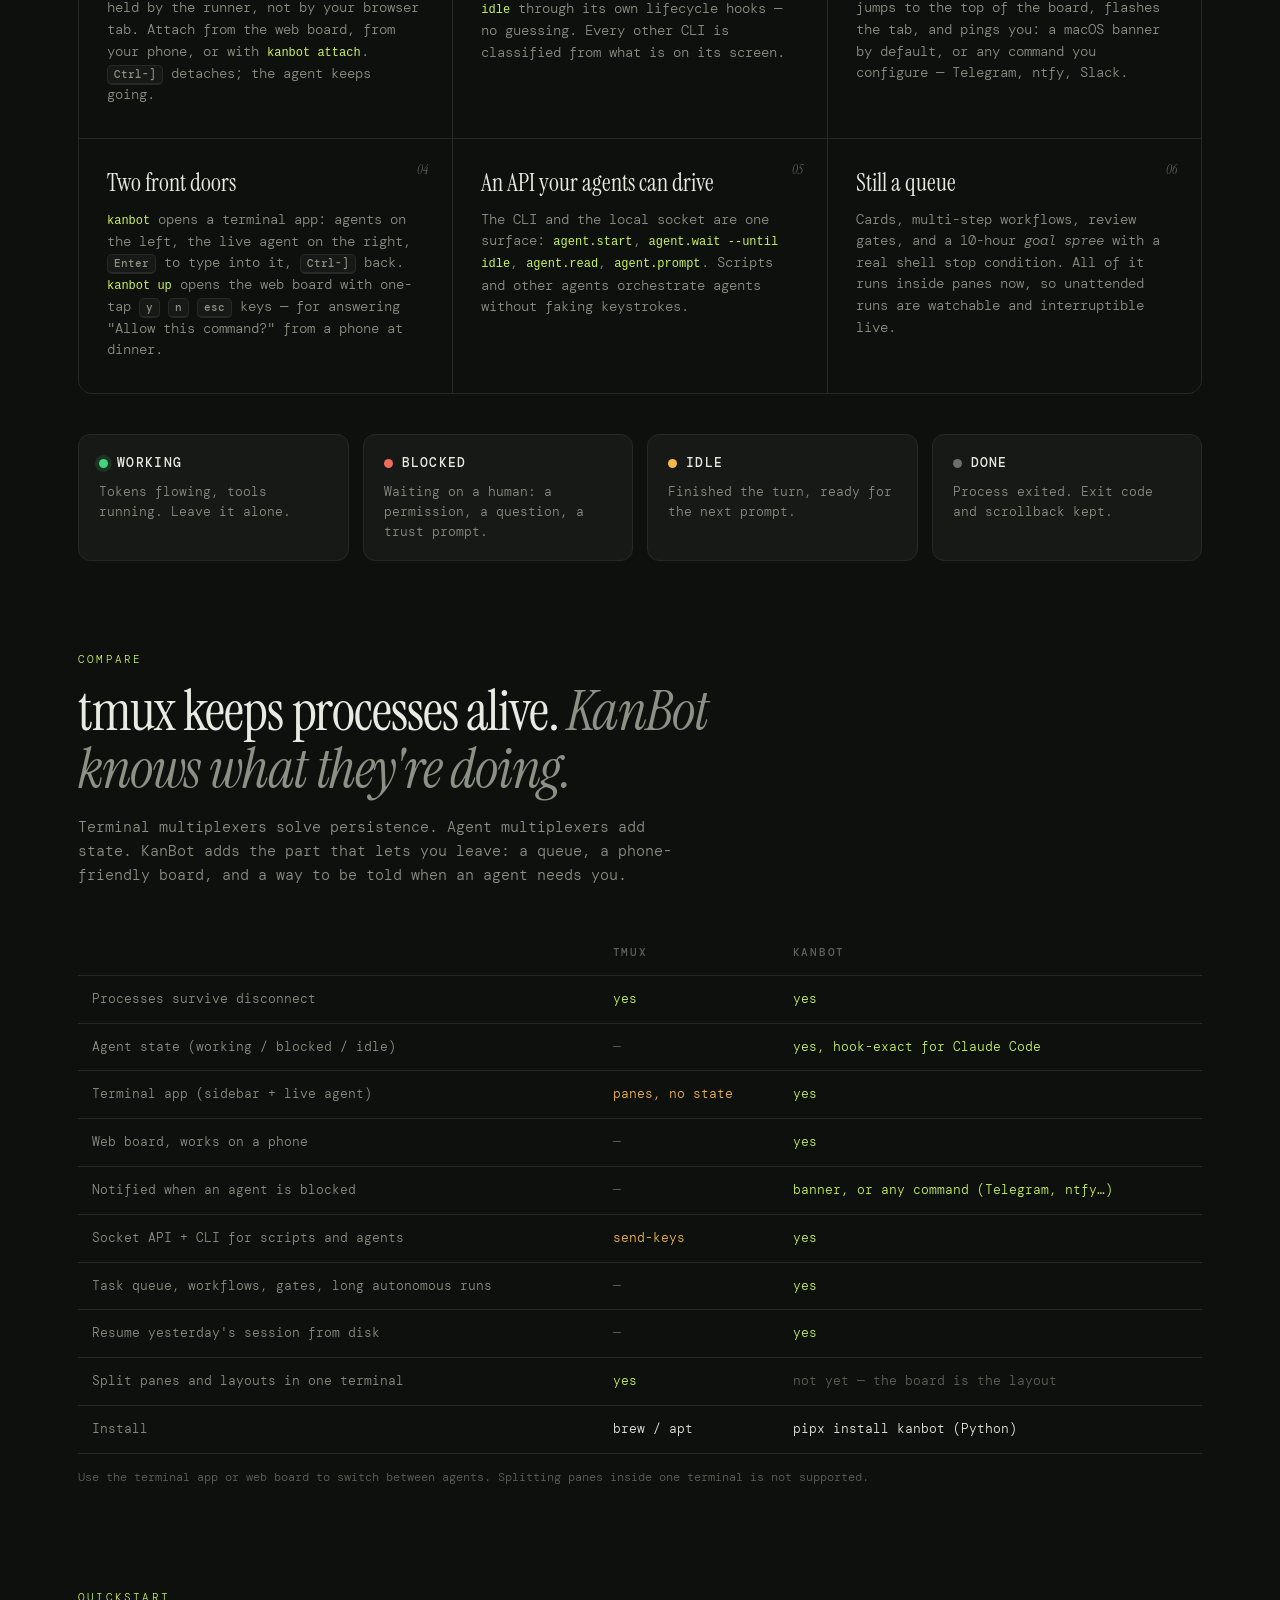
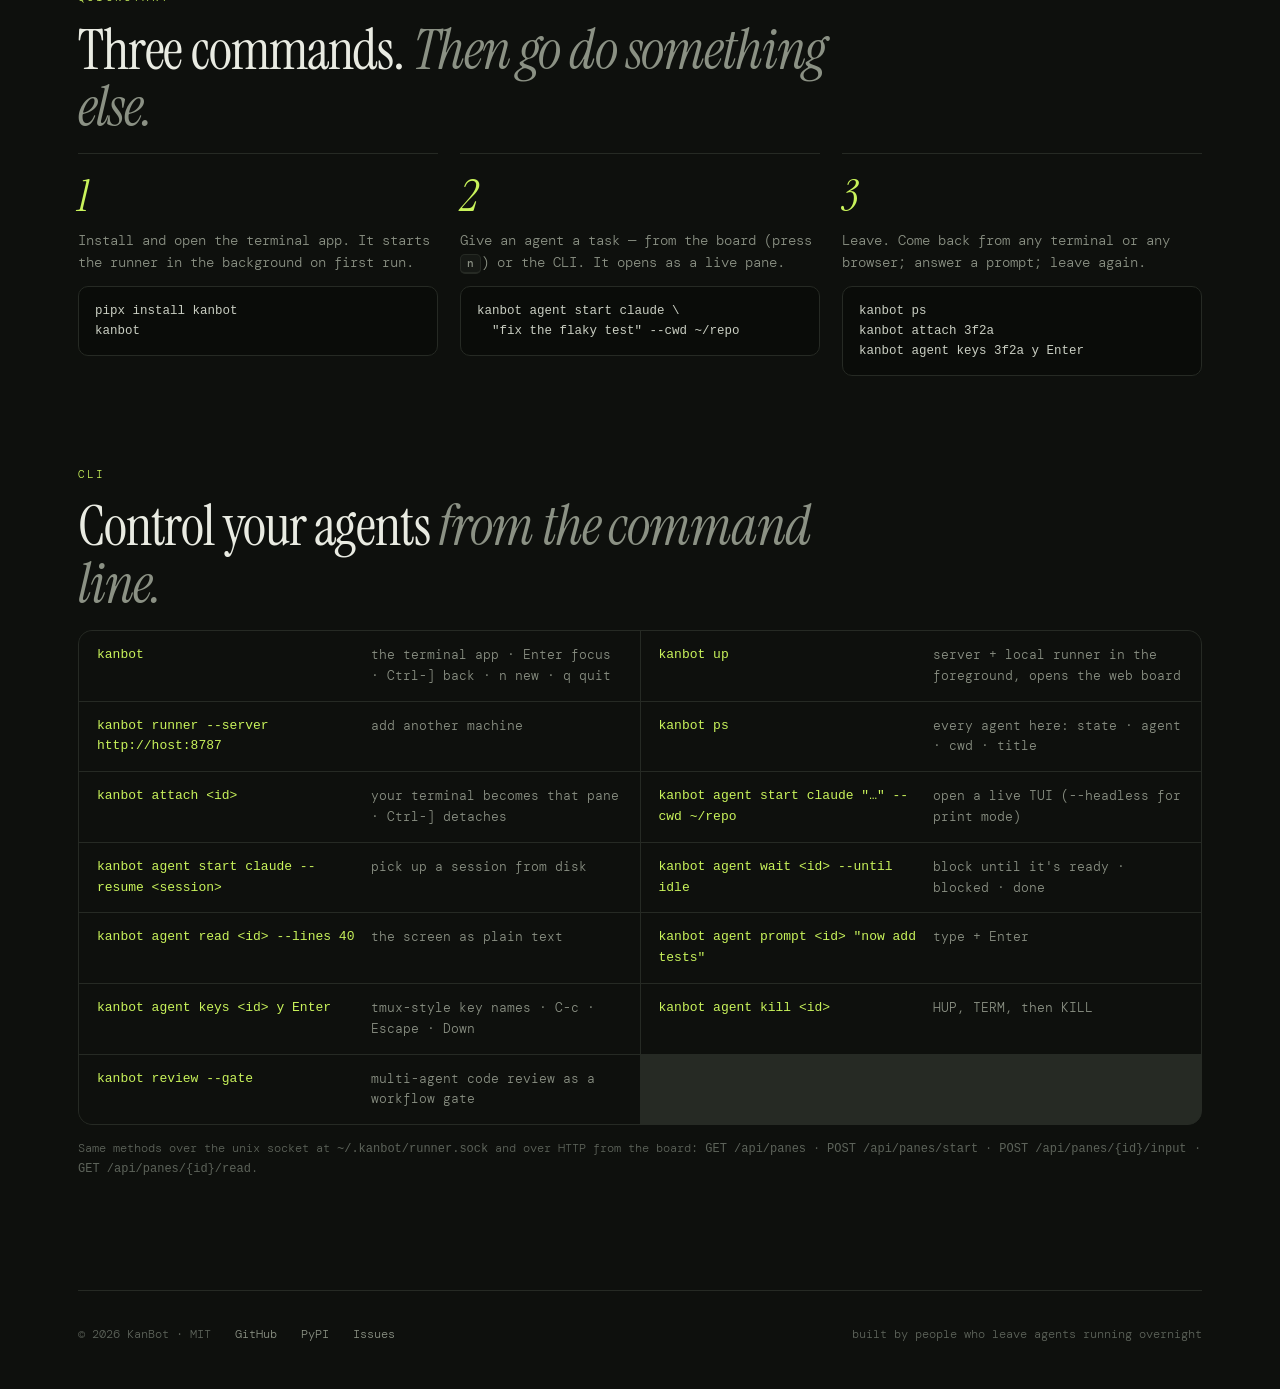
==== commit a47417c9: "Publish current setup guide and feature descriptions in 0.9.1" ====
--- a/site/index.html
+++ b/site/index.html
@@ -163,21 +163,21 @@
     <h2>tmux keeps processes alive. <em>KanBot knows what they're doing.</em></h2>
     <p class="sub">Terminal multiplexers solve persistence. Agent multiplexers add state. KanBot adds the part that lets you leave: a queue, a phone-friendly board, and a way to be told when an agent needs you.</p>
     <table>
-      <thead><tr><th></th><th>tmux</th><th>Herdr</th><th>KanBot</th></tr></thead>
+      <thead><tr><th></th><th>tmux</th><th>KanBot</th></tr></thead>
       <tbody>
-        <tr><td>Processes survive disconnect</td><td class="y">yes</td><td class="y">yes</td><td class="y">yes</td></tr>
-        <tr><td>Agent state (working / blocked / idle)</td><td class="n">—</td><td class="y">yes</td><td class="y">yes, hook-exact for Claude Code</td></tr>
-        <tr><td>Terminal app (sidebar + live agent)</td><td class="p">panes, no state</td><td class="y">yes</td><td class="y">yes</td></tr>
-        <tr><td>Web board, works on a phone</td><td class="n">—</td><td class="n">—</td><td class="y">yes</td></tr>
-        <tr><td>Notified when an agent is blocked</td><td class="n">—</td><td class="p">in-app</td><td class="y">banner, or any command (Telegram, ntfy…)</td></tr>
-        <tr><td>Socket API + CLI for scripts and agents</td><td class="p">send-keys</td><td class="y">yes</td><td class="y">yes</td></tr>
-        <tr><td>Task queue, workflows, gates, long autonomous runs</td><td class="n">—</td><td class="n">—</td><td class="y">yes</td></tr>
-        <tr><td>Resume yesterday's session from disk</td><td class="n">—</td><td class="y">yes</td><td class="y">yes</td></tr>
-        <tr><td>Split panes and layouts in one terminal</td><td class="y">yes</td><td class="y">yes</td><td class="n">not yet — the board is the layout</td></tr>
-        <tr><td>Install</td><td class="c">brew / apt</td><td class="c">curl | sh (Rust)</td><td class="c">pipx install kanbot (Python)</td></tr>
+        <tr><td>Processes survive disconnect</td><td class="y">yes</td><td class="y">yes</td></tr>
+        <tr><td>Agent state (working / blocked / idle)</td><td class="n">—</td><td class="y">yes, hook-exact for Claude Code</td></tr>
+        <tr><td>Terminal app (sidebar + live agent)</td><td class="p">panes, no state</td><td class="y">yes</td></tr>
+        <tr><td>Web board, works on a phone</td><td class="n">—</td><td class="y">yes</td></tr>
+        <tr><td>Notified when an agent is blocked</td><td class="n">—</td><td class="y">banner, or any command (Telegram, ntfy…)</td></tr>
+        <tr><td>Socket API + CLI for scripts and agents</td><td class="p">send-keys</td><td class="y">yes</td></tr>
+        <tr><td>Task queue, workflows, gates, long autonomous runs</td><td class="n">—</td><td class="y">yes</td></tr>
+        <tr><td>Resume yesterday's session from disk</td><td class="n">—</td><td class="y">yes</td></tr>
+        <tr><td>Split panes and layouts in one terminal</td><td class="y">yes</td><td class="n">not yet — the board is the layout</td></tr>
+        <tr><td>Install</td><td class="c">brew / apt</td><td class="c">pipx install kanbot (Python)</td></tr>
       </tbody>
     </table>
-    <p class="note">Honest gaps: KanBot has no native TUI and no pane splitting. If you live in one terminal window, Herdr is excellent. If you leave agents running and check on them from elsewhere, KanBot is built for that.</p>
+    <p class="note">Use the terminal app or web board to switch between agents. Splitting panes inside one terminal is not supported.</p>
   </section>
 
   <section id="start">
@@ -196,7 +196,7 @@
 
   <section id="cli">
     <p class="eyebrow">CLI</p>
-    <h2>Herdr-shaped commands, <em>so the muscle memory transfers.</em></h2>
+    <h2>Control your agents <em>from the command line.</em></h2>
     <div class="cli">
       <div><code>kanbot</code><span>the terminal app · Enter focus · Ctrl-] back · n new · q quit</span></div>
       <div><code>kanbot up</code><span>server + local runner in the foreground, opens the web board</span></div>
